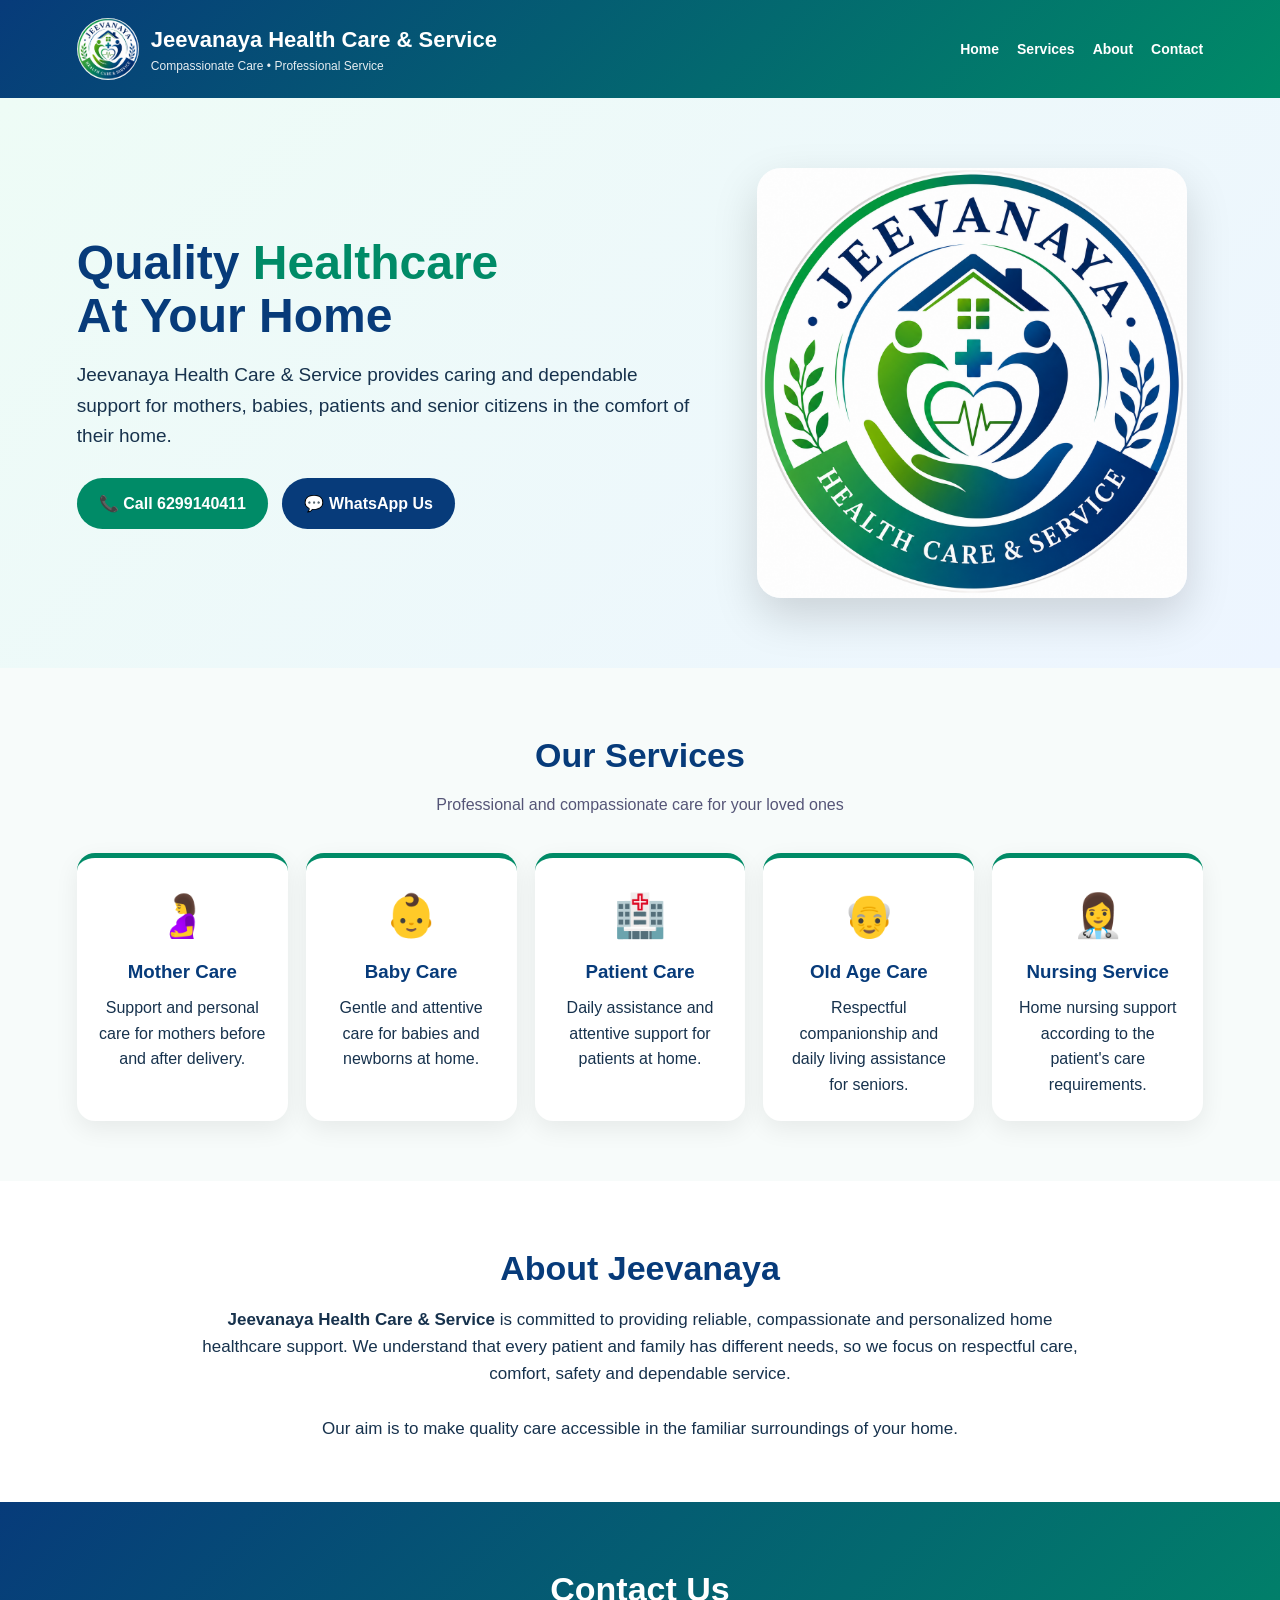
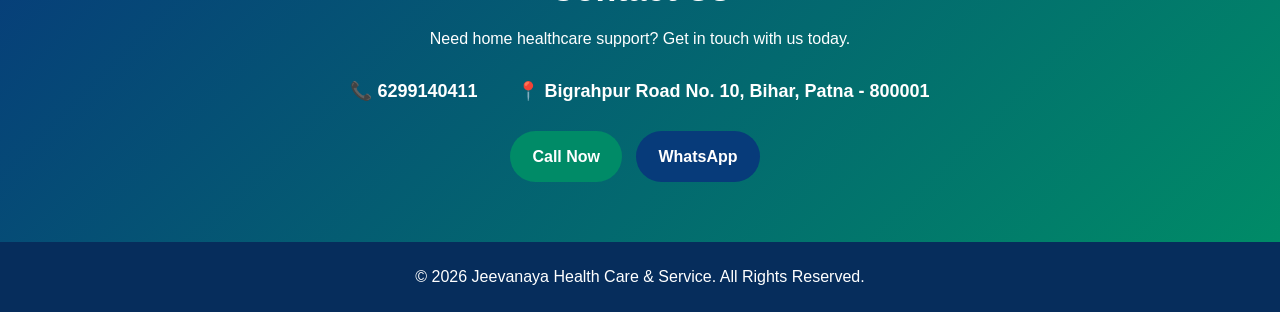
==== index.html @ a1aec4af "Add files via upload" ====
<!DOCTYPE html>
<html lang="en">
<head>
<meta charset="UTF-8">
<meta name="viewport" content="width=device-width, initial-scale=1.0">
<title>Jeevanaya Health Care & Service | Patna</title>
<meta name="description" content="Jeevanaya Health Care & Service provides Mother Care, Baby Care, Patient Care, Old Age Care and Nursing Service in Patna. Call 6299140411.">
<style>
*{box-sizing:border-box;margin:0;padding:0}
body{font-family:Arial,Helvetica,sans-serif;color:#17324d;background:#f7fbfa;line-height:1.6}
header{background:linear-gradient(135deg,#073b7a,#008b67);color:#fff;padding:18px 6%;display:flex;align-items:center;justify-content:space-between;gap:20px;position:sticky;top:0;z-index:10}
.logo-wrap{display:flex;align-items:center;gap:12px}
.logo{width:62px;height:62px;border-radius:50%;background:#fff;object-fit:cover}
.brand{font-size:22px;font-weight:800}.tag{font-size:12px;opacity:.9}
nav a{color:#fff;text-decoration:none;margin-left:18px;font-weight:700;font-size:14px}
.hero{padding:70px 6%;background:linear-gradient(135deg,#eefcf6,#edf5ff);display:grid;grid-template-columns:1.15fr .85fr;align-items:center;gap:40px}
.hero h1{font-size:48px;line-height:1.1;color:#073b7a;margin-bottom:18px}
.hero h1 span{color:#008b67}
.hero p{font-size:19px;max-width:680px;margin-bottom:26px}
.btn{display:inline-block;padding:13px 22px;border-radius:30px;text-decoration:none;font-weight:800;margin-right:10px}
.call{background:#008b67;color:#fff}.wa{background:#073b7a;color:#fff}
.hero img{width:100%;max-width:430px;display:block;margin:auto;border-radius:24px;box-shadow:0 18px 45px rgba(0,0,0,.15)}
section{padding:60px 6%}.title{text-align:center;font-size:34px;color:#073b7a;margin-bottom:10px}.sub{text-align:center;color:#557;margin-bottom:35px}
.cards{display:grid;grid-template-columns:repeat(5,1fr);gap:18px}
.card{background:#fff;padding:24px 18px;border-radius:18px;text-align:center;box-shadow:0 8px 25px rgba(0,0,0,.07);border-top:5px solid #008b67}
.icon{font-size:42px;margin-bottom:8px}.card h3{color:#073b7a;margin-bottom:8px}
.about{background:#fff}.about-box{max-width:900px;margin:auto;text-align:center;font-size:17px}
.contact{background:linear-gradient(135deg,#073b7a,#008b67);color:#fff;text-align:center}.contact .title{color:#fff}
.contact-box{display:flex;justify-content:center;gap:40px;flex-wrap:wrap;margin:25px 0;font-size:18px}
footer{background:#062d5c;color:#fff;text-align:center;padding:22px}
@media(max-width:900px){.hero{grid-template-columns:1fr}.cards{grid-template-columns:repeat(2,1fr)}nav{display:none}.hero h1{font-size:38px}}
@media(max-width:520px){.cards{grid-template-columns:1fr}.hero{padding-top:45px}section{padding:45px 5%}}
</style>
</head>
<body>

<header>
  <div class="logo-wrap">
    <img src="jeevanaya-logo.png" class="logo" alt="Jeevanaya Health Care & Service Logo">
    <div><div class="brand">Jeevanaya Health Care & Service</div><div class="tag">Compassionate Care • Professional Service</div></div>
  </div>
  <nav>
    <a href="#home">Home</a><a href="#services">Services</a><a href="#about">About</a><a href="#contact">Contact</a>
  </nav>
</header>

<main>
<section class="hero" id="home">
  <div>
    <h1>Quality <span>Healthcare</span><br>At Your Home</h1>
    <p>Jeevanaya Health Care & Service provides caring and dependable support for mothers, babies, patients and senior citizens in the comfort of their home.</p>
    <a class="btn call" href="tel:6299140411">📞 Call 6299140411</a>
    <a class="btn wa" href="https://wa.me/916299140411?text=Hello%20Jeevanaya%20Health%20Care%20%26%20Service%2C%20I%20need%20home%20healthcare%20service." target="_blank">💬 WhatsApp Us</a>
  </div>
  <img src="jeevanaya-logo.png" alt="Jeevanaya Health Care & Service">
</section>

<section id="services">
  <h2 class="title">Our Services</h2>
  <p class="sub">Professional and compassionate care for your loved ones</p>
  <div class="cards">
    <div class="card"><div class="icon">🤰</div><h3>Mother Care</h3><p>Support and personal care for mothers before and after delivery.</p></div>
    <div class="card"><div class="icon">👶</div><h3>Baby Care</h3><p>Gentle and attentive care for babies and newborns at home.</p></div>
    <div class="card"><div class="icon">🏥</div><h3>Patient Care</h3><p>Daily assistance and attentive support for patients at home.</p></div>
    <div class="card"><div class="icon">👴</div><h3>Old Age Care</h3><p>Respectful companionship and daily living assistance for seniors.</p></div>
    <div class="card"><div class="icon">👩‍⚕️</div><h3>Nursing Service</h3><p>Home nursing support according to the patient's care requirements.</p></div>
  </div>
</section>

<section class="about" id="about">
  <h2 class="title">About Jeevanaya</h2>
  <div class="about-box">
    <p><strong>Jeevanaya Health Care & Service</strong> is committed to providing reliable, compassionate and personalized home healthcare support. We understand that every patient and family has different needs, so we focus on respectful care, comfort, safety and dependable service.</p>
    <br><p>Our aim is to make quality care accessible in the familiar surroundings of your home.</p>
  </div>
</section>

<section class="contact" id="contact">
  <h2 class="title">Contact Us</h2>
  <p>Need home healthcare support? Get in touch with us today.</p>
  <div class="contact-box">
    <div>📞 <strong>6299140411</strong></div>
    <div>📍 <strong>Bigrahpur Road No. 10, Bihar, Patna - 800001</strong></div>
  </div>
  <a class="btn call" href="tel:6299140411">Call Now</a>
  <a class="btn wa" href="https://wa.me/916299140411?text=Hello%20Jeevanaya%20Health%20Care%20%26%20Service%2C%20I%20need%20home%20healthcare%20service." target="_blank">WhatsApp</a>
</section>
</main>

<footer>
  © 2026 Jeevanaya Health Care & Service. All Rights Reserved.
</footer>
</body>
</html>
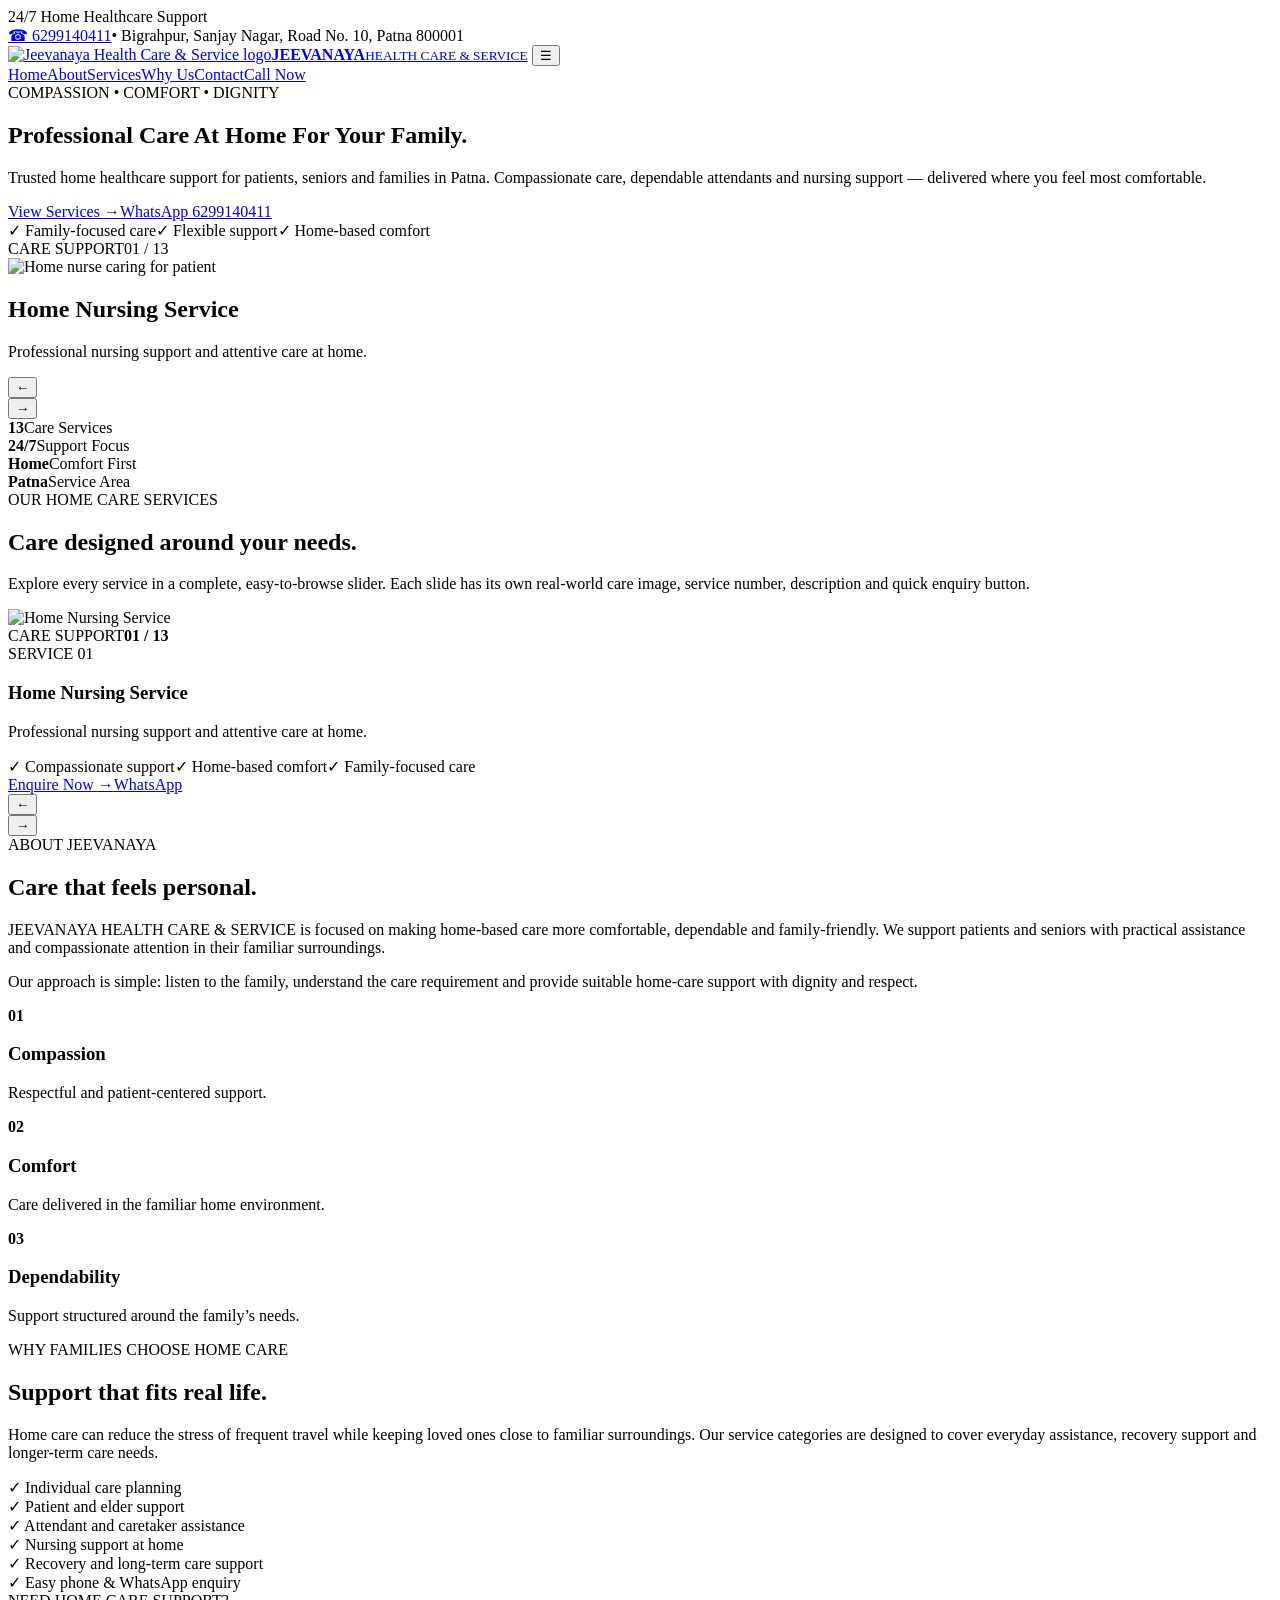
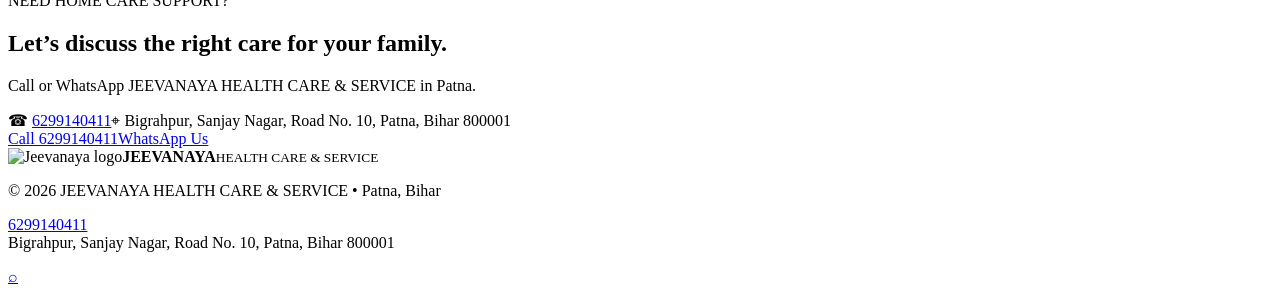
==== commit 9e70f344: "Add files via upload" ====
--- a/index.html
+++ b/index.html
@@ -1,94 +1,34 @@
-<!DOCTYPE html>
+<!doctype html>
 <html lang="en">
 <head>
-<meta charset="UTF-8">
-<meta name="viewport" content="width=device-width, initial-scale=1.0">
-<title>Jeevanaya Health Care & Service | Patna</title>
-<meta name="description" content="Jeevanaya Health Care & Service provides Mother Care, Baby Care, Patient Care, Old Age Care and Nursing Service in Patna. Call 6299140411.">
-<style>
-*{box-sizing:border-box;margin:0;padding:0}
-body{font-family:Arial,Helvetica,sans-serif;color:#17324d;background:#f7fbfa;line-height:1.6}
-header{background:linear-gradient(135deg,#073b7a,#008b67);color:#fff;padding:18px 6%;display:flex;align-items:center;justify-content:space-between;gap:20px;position:sticky;top:0;z-index:10}
-.logo-wrap{display:flex;align-items:center;gap:12px}
-.logo{width:62px;height:62px;border-radius:50%;background:#fff;object-fit:cover}
-.brand{font-size:22px;font-weight:800}.tag{font-size:12px;opacity:.9}
-nav a{color:#fff;text-decoration:none;margin-left:18px;font-weight:700;font-size:14px}
-.hero{padding:70px 6%;background:linear-gradient(135deg,#eefcf6,#edf5ff);display:grid;grid-template-columns:1.15fr .85fr;align-items:center;gap:40px}
-.hero h1{font-size:48px;line-height:1.1;color:#073b7a;margin-bottom:18px}
-.hero h1 span{color:#008b67}
-.hero p{font-size:19px;max-width:680px;margin-bottom:26px}
-.btn{display:inline-block;padding:13px 22px;border-radius:30px;text-decoration:none;font-weight:800;margin-right:10px}
-.call{background:#008b67;color:#fff}.wa{background:#073b7a;color:#fff}
-.hero img{width:100%;max-width:430px;display:block;margin:auto;border-radius:24px;box-shadow:0 18px 45px rgba(0,0,0,.15)}
-section{padding:60px 6%}.title{text-align:center;font-size:34px;color:#073b7a;margin-bottom:10px}.sub{text-align:center;color:#557;margin-bottom:35px}
-.cards{display:grid;grid-template-columns:repeat(5,1fr);gap:18px}
-.card{background:#fff;padding:24px 18px;border-radius:18px;text-align:center;box-shadow:0 8px 25px rgba(0,0,0,.07);border-top:5px solid #008b67}
-.icon{font-size:42px;margin-bottom:8px}.card h3{color:#073b7a;margin-bottom:8px}
-.about{background:#fff}.about-box{max-width:900px;margin:auto;text-align:center;font-size:17px}
-.contact{background:linear-gradient(135deg,#073b7a,#008b67);color:#fff;text-align:center}.contact .title{color:#fff}
-.contact-box{display:flex;justify-content:center;gap:40px;flex-wrap:wrap;margin:25px 0;font-size:18px}
-footer{background:#062d5c;color:#fff;text-align:center;padding:22px}
-@media(max-width:900px){.hero{grid-template-columns:1fr}.cards{grid-template-columns:repeat(2,1fr)}nav{display:none}.hero h1{font-size:38px}}
-@media(max-width:520px){.cards{grid-template-columns:1fr}.hero{padding-top:45px}section{padding:45px 5%}}
-</style>
+<meta charset="utf-8">
+<meta name="viewport" content="width=device-width,initial-scale=1">
+<meta name="description" content="JEEVANAYA HEALTH CARE & SERVICE provides compassionate home nursing, patient care, elder care and attendant services in Patna, Bihar.">
+<title>JEEVANAYA HEALTH CARE & SERVICE | Home Healthcare in Patna</title>
+<link rel="preconnect" href="https://fonts.googleapis.com">
+<link rel="preconnect" href="https://fonts.gstatic.com" crossorigin>
+<link href="https://fonts.googleapis.com/css2?family=DM+Sans:wght@400;500;600;700&family=Manrope:wght@600;700;800&display=swap" rel="stylesheet">
+<link rel="stylesheet" href="assets/style.css">
 </head>
 <body>
-
-<header>
-  <div class="logo-wrap">
-    <img src="jeevanaya-logo.png" class="logo" alt="Jeevanaya Health Care & Service Logo">
-    <div><div class="brand">Jeevanaya Health Care & Service</div><div class="tag">Compassionate Care • Professional Service</div></div>
-  </div>
-  <nav>
-    <a href="#home">Home</a><a href="#services">Services</a><a href="#about">About</a><a href="#contact">Contact</a>
-  </nav>
-</header>
-
-<main>
-<section class="hero" id="home">
-  <div>
-    <h1>Quality <span>Healthcare</span><br>At Your Home</h1>
-    <p>Jeevanaya Health Care & Service provides caring and dependable support for mothers, babies, patients and senior citizens in the comfort of their home.</p>
-    <a class="btn call" href="tel:6299140411">📞 Call 6299140411</a>
-    <a class="btn wa" href="https://wa.me/916299140411?text=Hello%20Jeevanaya%20Health%20Care%20%26%20Service%2C%20I%20need%20home%20healthcare%20service." target="_blank">💬 WhatsApp Us</a>
-  </div>
-  <img src="jeevanaya-logo.png" alt="Jeevanaya Health Care & Service">
-</section>
-
-<section id="services">
-  <h2 class="title">Our Services</h2>
-  <p class="sub">Professional and compassionate care for your loved ones</p>
-  <div class="cards">
-    <div class="card"><div class="icon">🤰</div><h3>Mother Care</h3><p>Support and personal care for mothers before and after delivery.</p></div>
-    <div class="card"><div class="icon">👶</div><h3>Baby Care</h3><p>Gentle and attentive care for babies and newborns at home.</p></div>
-    <div class="card"><div class="icon">🏥</div><h3>Patient Care</h3><p>Daily assistance and attentive support for patients at home.</p></div>
-    <div class="card"><div class="icon">👴</div><h3>Old Age Care</h3><p>Respectful companionship and daily living assistance for seniors.</p></div>
-    <div class="card"><div class="icon">👩‍⚕️</div><h3>Nursing Service</h3><p>Home nursing support according to the patient's care requirements.</p></div>
-  </div>
-</section>
-
-<section class="about" id="about">
-  <h2 class="title">About Jeevanaya</h2>
-  <div class="about-box">
-    <p><strong>Jeevanaya Health Care & Service</strong> is committed to providing reliable, compassionate and personalized home healthcare support. We understand that every patient and family has different needs, so we focus on respectful care, comfort, safety and dependable service.</p>
-    <br><p>Our aim is to make quality care accessible in the familiar surroundings of your home.</p>
-  </div>
-</section>
-
-<section class="contact" id="contact">
-  <h2 class="title">Contact Us</h2>
-  <p>Need home healthcare support? Get in touch with us today.</p>
-  <div class="contact-box">
-    <div>📞 <strong>6299140411</strong></div>
-    <div>📍 <strong>Bigrahpur Road No. 10, Bihar, Patna - 800001</strong></div>
-  </div>
-  <a class="btn call" href="tel:6299140411">Call Now</a>
-  <a class="btn wa" href="https://wa.me/916299140411?text=Hello%20Jeevanaya%20Health%20Care%20%26%20Service%2C%20I%20need%20home%20healthcare%20service." target="_blank">WhatsApp</a>
-</section>
+<div class="topbar"><div>24/7 Home Healthcare Support</div><div><a href="tel:+916299140411">☎ 6299140411</a><span class="top-address">• Bigrahpur, Sanjay Nagar, Road No. 10, Patna 800001</span></div></div>
+<header class="navwrap"><nav class="nav container">
+<a class="brand" href="#home"><img src="assets/jeevanaya-logo.png" alt="Jeevanaya Health Care & Service logo"><span><b>JEEVANAYA</b><small>HEALTH CARE & SERVICE</small></span></a>
+<button class="menu" aria-label="Open menu">☰</button>
+<div class="links"><a href="#home">Home</a><a href="#about">About</a><a href="#services">Services</a><a href="#why">Why Us</a><a href="#contact">Contact</a><a class="call" href="tel:+916299140411">Call Now</a></div>
+</nav></header>
+<main id="home">
+<section class="hero"><div class="container hero-grid">
+<div class="hero-copy"><div class="eyebrow">COMPASSION • COMFORT • DIGNITY</div><h1>Professional Care At Home <span>For Your Family.</span></h1><p>Trusted home healthcare support for patients, seniors and families in Patna. Compassionate care, dependable attendants and nursing support — delivered where you feel most comfortable.</p><div class="actions"><a class="btn primary" href="#services">View Services <span>→</span></a><a class="btn ghost" href="https://wa.me/916299140411?text=Hello%20Jeevanaya%20Health%20Care%20%26%20Service,%20I%20need%20home%20care%20support." target="_blank" rel="noopener">WhatsApp 6299140411</a></div><div class="trust"><span>✓ Family-focused care</span><span>✓ Flexible support</span><span>✓ Home-based comfort</span></div></div>
+<div class="support-card"><div class="support-head"><span>CARE SUPPORT</span><span id="counter">01 / 13</span></div><div class="slide-image"><img id="slideImg" src="https://images.pexels.com/photos/6129236/pexels-photo-6129236.jpeg?auto=compress&cs=tinysrgb&w=1400" alt="Home nurse caring for patient"></div><div class="slide-info"><h2 id="slideTitle">Home Nursing Service</h2><p id="slideText">Professional nursing support and attentive care at home.</p><div class="slider-controls"><button id="prev" aria-label="Previous service">←</button><div id="dots" class="dots"></div><button id="next" aria-label="Next service">→</button></div></div></div>
+</div></section>
+<section class="stats"><div class="container stats-grid"><div><strong>13</strong><span>Care Services</span></div><div><strong>24/7</strong><span>Support Focus</span></div><div><strong>Home</strong><span>Comfort First</span></div><div><strong>Patna</strong><span>Service Area</span></div></div></section>
+<section id="services" class="section services-section"><div class="container"><div class="section-kicker">OUR HOME CARE SERVICES</div><div class="section-head"><h2>Care designed around <span>your needs.</span></h2><p>Explore every service in a complete, easy-to-browse slider. Each slide has its own real-world care image, service number, description and quick enquiry button.</p></div><div class="service-showcase" aria-label="Home care services slider"><div class="service-visual"><img id="serviceSlideImg" src="https://images.pexels.com/photos/6129236/pexels-photo-6129236.jpeg?auto=compress&cs=tinysrgb&w=1600" alt="Home Nursing Service"><div class="service-badge"><span>CARE SUPPORT</span><strong id="serviceSlideCounter">01 / 13</strong></div></div><div class="service-detail"><div class="service-number" id="serviceSlideNumber">SERVICE 01</div><h3 id="serviceSlideTitle">Home Nursing Service</h3><p id="serviceSlideText">Professional nursing support and attentive care at home.</p><div class="service-features"><span>✓ Compassionate support</span><span>✓ Home-based comfort</span><span>✓ Family-focused care</span></div><div class="service-slide-actions"><a class="btn primary" href="tel:+916299140411">Enquire Now <span>→</span></a><a class="btn outline" href="https://wa.me/916299140411?text=Hello%20Jeevanaya,%20I%20want%20details%20about%20your%20home%20care%20service." target="_blank" rel="noopener">WhatsApp</a></div><div class="service-slider-controls"><button id="servicePrev" aria-label="Previous service">←</button><div id="serviceDots" class="service-dots"></div><button id="serviceNext" aria-label="Next service">→</button></div></div></div></div></section>
+<section id="about" class="about section"><div class="container about-grid"><div><div class="section-kicker">ABOUT JEEVANAYA</div><h2>Care that feels <span>personal.</span></h2><p>JEEVANAYA HEALTH CARE & SERVICE is focused on making home-based care more comfortable, dependable and family-friendly. We support patients and seniors with practical assistance and compassionate attention in their familiar surroundings.</p><p>Our approach is simple: listen to the family, understand the care requirement and provide suitable home-care support with dignity and respect.</p></div><div class="about-panel"><div class="mini"><b>01</b><div><h3>Compassion</h3><p>Respectful and patient-centered support.</p></div></div><div class="mini"><b>02</b><div><h3>Comfort</h3><p>Care delivered in the familiar home environment.</p></div></div><div class="mini"><b>03</b><div><h3>Dependability</h3><p>Support structured around the family’s needs.</p></div></div></div></div></section>
+<section id="why" class="why section"><div class="container"><div class="section-kicker">WHY FAMILIES CHOOSE HOME CARE</div><div class="why-grid"><div><h2>Support that fits <span>real life.</span></h2><p>Home care can reduce the stress of frequent travel while keeping loved ones close to familiar surroundings. Our service categories are designed to cover everyday assistance, recovery support and longer-term care needs.</p></div><div class="points"><div>✓ Individual care planning</div><div>✓ Patient and elder support</div><div>✓ Attendant and caretaker assistance</div><div>✓ Nursing support at home</div><div>✓ Recovery and long-term care support</div><div>✓ Easy phone & WhatsApp enquiry</div></div></div></div></section>
+<section id="contact" class="contact section"><div class="container contact-card"><div><div class="section-kicker">NEED HOME CARE SUPPORT?</div><h2>Let’s discuss the right care for your family.</h2><p>Call or WhatsApp JEEVANAYA HEALTH CARE & SERVICE in Patna.</p><div class="contact-meta"><span>☎ <a href="tel:+916299140411">6299140411</a></span><span>⌖ Bigrahpur, Sanjay Nagar, Road No. 10, Patna, Bihar 800001</span></div></div><div class="contact-actions"><a class="btn primary" href="tel:+916299140411">Call 6299140411</a><a class="btn light" href="https://wa.me/916299140411" target="_blank" rel="noopener">WhatsApp Us</a></div></div></section>
 </main>
-
-<footer>
-  © 2026 Jeevanaya Health Care & Service. All Rights Reserved.
-</footer>
-</body>
-</html>
+<footer><div class="container footer"><div class="brand foot"><img src="assets/jeevanaya-logo.png" alt="Jeevanaya logo"><span><b>JEEVANAYA</b><small>HEALTH CARE & SERVICE</small></span></div><p>© 2026 JEEVANAYA HEALTH CARE & SERVICE • Patna, Bihar</p><p><a href="tel:+916299140411">6299140411</a><br>Bigrahpur, Sanjay Nagar, Road No. 10, Patna, Bihar 800001</p></div></footer>
+<a class="wa" href="https://wa.me/916299140411" target="_blank" rel="noopener" aria-label="WhatsApp">⌕</a>
+<script src="assets/app.js"></script>
+</body></html>
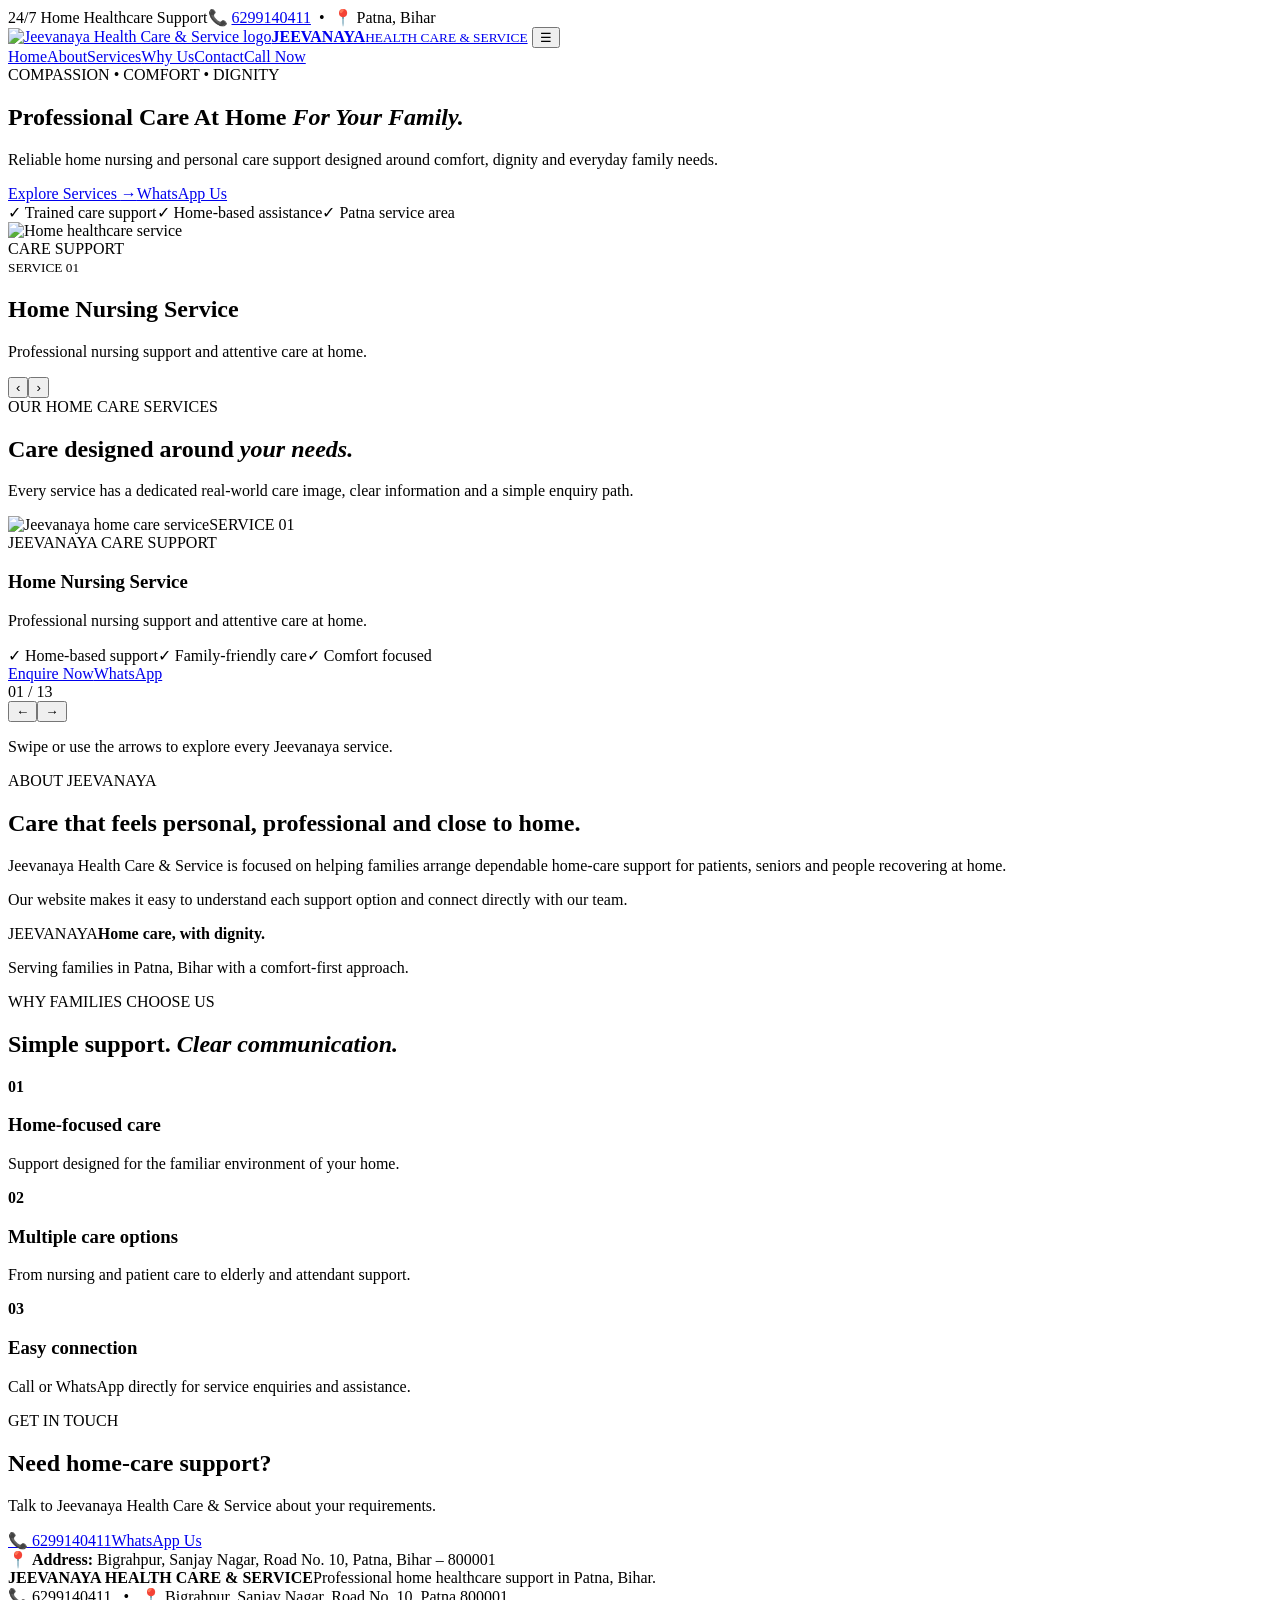
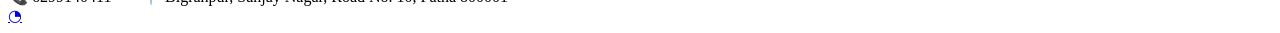
==== commit ceac741e: "Add files via upload" ====
--- a/index.html
+++ b/index.html
@@ -3,32 +3,42 @@
 <head>
 <meta charset="utf-8">
 <meta name="viewport" content="width=device-width,initial-scale=1">
-<meta name="description" content="JEEVANAYA HEALTH CARE & SERVICE provides compassionate home nursing, patient care, elder care and attendant services in Patna, Bihar.">
-<title>JEEVANAYA HEALTH CARE & SERVICE | Home Healthcare in Patna</title>
+<title>JEEVANAYA HEALTH CARE & SERVICE | Home Healthcare Patna</title>
+<meta name="description" content="Jeevanaya Health Care & Service provides professional home nursing, patient care, elderly care and attendant support in Patna, Bihar.">
+<link rel="icon" href="assets/jeevanaya-logo.png">
 <link rel="preconnect" href="https://fonts.googleapis.com">
 <link rel="preconnect" href="https://fonts.gstatic.com" crossorigin>
 <link href="https://fonts.googleapis.com/css2?family=DM+Sans:wght@400;500;600;700&family=Manrope:wght@600;700;800&display=swap" rel="stylesheet">
 <link rel="stylesheet" href="assets/style.css">
 </head>
 <body>
-<div class="topbar"><div>24/7 Home Healthcare Support</div><div><a href="tel:+916299140411">☎ 6299140411</a><span class="top-address">• Bigrahpur, Sanjay Nagar, Road No. 10, Patna 800001</span></div></div>
-<header class="navwrap"><nav class="nav container">
+<div class="topbar"><div class="container topbar-inner"><span>24/7 Home Healthcare Support</span><span>📞 <a href="tel:+916299141411">6299140411</a> &nbsp;•&nbsp; 📍 Patna, Bihar</span></div></div>
+<header class="nav"><div class="container nav-inner">
 <a class="brand" href="#home"><img src="assets/jeevanaya-logo.png" alt="Jeevanaya Health Care & Service logo"><span><b>JEEVANAYA</b><small>HEALTH CARE & SERVICE</small></span></a>
 <button class="menu" aria-label="Open menu">☰</button>
-<div class="links"><a href="#home">Home</a><a href="#about">About</a><a href="#services">Services</a><a href="#why">Why Us</a><a href="#contact">Contact</a><a class="call" href="tel:+916299140411">Call Now</a></div>
-</nav></header>
+<nav><a href="#home">Home</a><a href="#about">About</a><a href="#services">Services</a><a href="#why">Why Us</a><a href="#contact">Contact</a><a class="call" href="tel:+916299141411">Call Now</a></nav>
+</div></header>
+
 <main id="home">
 <section class="hero"><div class="container hero-grid">
-<div class="hero-copy"><div class="eyebrow">COMPASSION • COMFORT • DIGNITY</div><h1>Professional Care At Home <span>For Your Family.</span></h1><p>Trusted home healthcare support for patients, seniors and families in Patna. Compassionate care, dependable attendants and nursing support — delivered where you feel most comfortable.</p><div class="actions"><a class="btn primary" href="#services">View Services <span>→</span></a><a class="btn ghost" href="https://wa.me/916299140411?text=Hello%20Jeevanaya%20Health%20Care%20%26%20Service,%20I%20need%20home%20care%20support." target="_blank" rel="noopener">WhatsApp 6299140411</a></div><div class="trust"><span>✓ Family-focused care</span><span>✓ Flexible support</span><span>✓ Home-based comfort</span></div></div>
-<div class="support-card"><div class="support-head"><span>CARE SUPPORT</span><span id="counter">01 / 13</span></div><div class="slide-image"><img id="slideImg" src="https://images.pexels.com/photos/6129236/pexels-photo-6129236.jpeg?auto=compress&cs=tinysrgb&w=1400" alt="Home nurse caring for patient"></div><div class="slide-info"><h2 id="slideTitle">Home Nursing Service</h2><p id="slideText">Professional nursing support and attentive care at home.</p><div class="slider-controls"><button id="prev" aria-label="Previous service">←</button><div id="dots" class="dots"></div><button id="next" aria-label="Next service">→</button></div></div></div>
+<div class="hero-copy"><div class="eyebrow">COMPASSION • COMFORT • DIGNITY</div><h1>Professional Care At Home <em>For Your Family.</em></h1><p>Reliable home nursing and personal care support designed around comfort, dignity and everyday family needs.</p><div class="actions"><a class="btn primary" href="#services">Explore Services <span>→</span></a><a class="btn light" href="https://wa.me/916299141411" target="_blank" rel="noopener">WhatsApp Us</a></div><div class="trust"><span>✓ Trained care support</span><span>✓ Home-based assistance</span><span>✓ Patna service area</span></div></div>
+<div class="hero-card"><div class="hero-image-wrap"><img id="heroImage" alt="Home healthcare service"><div class="image-shade"></div><div class="hero-badge">CARE SUPPORT</div><div class="hero-info"><small id="heroNo">SERVICE 01</small><h2 id="heroTitle">Home Nursing Service</h2><p id="heroDesc">Professional nursing support and attentive care at home.</p></div><button class="arrow prev" id="heroPrev" aria-label="Previous service">‹</button><button class="arrow next" id="heroNext" aria-label="Next service">›</button></div><div class="dots" id="heroDots"></div></div>
 </div></section>
-<section class="stats"><div class="container stats-grid"><div><strong>13</strong><span>Care Services</span></div><div><strong>24/7</strong><span>Support Focus</span></div><div><strong>Home</strong><span>Comfort First</span></div><div><strong>Patna</strong><span>Service Area</span></div></div></section>
-<section id="services" class="section services-section"><div class="container"><div class="section-kicker">OUR HOME CARE SERVICES</div><div class="section-head"><h2>Care designed around <span>your needs.</span></h2><p>Explore every service in a complete, easy-to-browse slider. Each slide has its own real-world care image, service number, description and quick enquiry button.</p></div><div class="service-showcase" aria-label="Home care services slider"><div class="service-visual"><img id="serviceSlideImg" src="https://images.pexels.com/photos/6129236/pexels-photo-6129236.jpeg?auto=compress&cs=tinysrgb&w=1600" alt="Home Nursing Service"><div class="service-badge"><span>CARE SUPPORT</span><strong id="serviceSlideCounter">01 / 13</strong></div></div><div class="service-detail"><div class="service-number" id="serviceSlideNumber">SERVICE 01</div><h3 id="serviceSlideTitle">Home Nursing Service</h3><p id="serviceSlideText">Professional nursing support and attentive care at home.</p><div class="service-features"><span>✓ Compassionate support</span><span>✓ Home-based comfort</span><span>✓ Family-focused care</span></div><div class="service-slide-actions"><a class="btn primary" href="tel:+916299140411">Enquire Now <span>→</span></a><a class="btn outline" href="https://wa.me/916299140411?text=Hello%20Jeevanaya,%20I%20want%20details%20about%20your%20home%20care%20service." target="_blank" rel="noopener">WhatsApp</a></div><div class="service-slider-controls"><button id="servicePrev" aria-label="Previous service">←</button><div id="serviceDots" class="service-dots"></div><button id="serviceNext" aria-label="Next service">→</button></div></div></div></div></section>
-<section id="about" class="about section"><div class="container about-grid"><div><div class="section-kicker">ABOUT JEEVANAYA</div><h2>Care that feels <span>personal.</span></h2><p>JEEVANAYA HEALTH CARE & SERVICE is focused on making home-based care more comfortable, dependable and family-friendly. We support patients and seniors with practical assistance and compassionate attention in their familiar surroundings.</p><p>Our approach is simple: listen to the family, understand the care requirement and provide suitable home-care support with dignity and respect.</p></div><div class="about-panel"><div class="mini"><b>01</b><div><h3>Compassion</h3><p>Respectful and patient-centered support.</p></div></div><div class="mini"><b>02</b><div><h3>Comfort</h3><p>Care delivered in the familiar home environment.</p></div></div><div class="mini"><b>03</b><div><h3>Dependability</h3><p>Support structured around the family’s needs.</p></div></div></div></div></section>
-<section id="why" class="why section"><div class="container"><div class="section-kicker">WHY FAMILIES CHOOSE HOME CARE</div><div class="why-grid"><div><h2>Support that fits <span>real life.</span></h2><p>Home care can reduce the stress of frequent travel while keeping loved ones close to familiar surroundings. Our service categories are designed to cover everyday assistance, recovery support and longer-term care needs.</p></div><div class="points"><div>✓ Individual care planning</div><div>✓ Patient and elder support</div><div>✓ Attendant and caretaker assistance</div><div>✓ Nursing support at home</div><div>✓ Recovery and long-term care support</div><div>✓ Easy phone & WhatsApp enquiry</div></div></div></div></section>
-<section id="contact" class="contact section"><div class="container contact-card"><div><div class="section-kicker">NEED HOME CARE SUPPORT?</div><h2>Let’s discuss the right care for your family.</h2><p>Call or WhatsApp JEEVANAYA HEALTH CARE & SERVICE in Patna.</p><div class="contact-meta"><span>☎ <a href="tel:+916299140411">6299140411</a></span><span>⌖ Bigrahpur, Sanjay Nagar, Road No. 10, Patna, Bihar 800001</span></div></div><div class="contact-actions"><a class="btn primary" href="tel:+916299140411">Call 6299140411</a><a class="btn light" href="https://wa.me/916299140411" target="_blank" rel="noopener">WhatsApp Us</a></div></div></section>
+
+<section class="services" id="services"><div class="container">
+<div class="section-head"><div><span class="eyebrow">OUR HOME CARE SERVICES</span><h2>Care designed around <em>your needs.</em></h2></div><p>Every service has a dedicated real-world care image, clear information and a simple enquiry path.</p></div>
+<div class="service-slider">
+<div class="service-main"><div class="service-photo"><img id="serviceImage" alt="Jeevanaya home care service"><span class="service-chip" id="serviceChip">SERVICE 01</span></div><div class="service-content"><div class="mini-label">JEEVANAYA CARE SUPPORT</div><h3 id="serviceTitle">Home Nursing Service</h3><p id="serviceDesc">Professional nursing support and attentive care at home.</p><div class="feature-row"><span>✓ Home-based support</span><span>✓ Family-friendly care</span><span>✓ Comfort focused</span></div><div class="service-actions"><a class="btn primary" href="tel:+916299141411">Enquire Now</a><a class="btn whatsapp" href="https://wa.me/916299141411" target="_blank" rel="noopener">WhatsApp</a></div></div></div>
+<div class="service-side"><div class="side-top"><span id="serviceCount">01 / 13</span><div><button class="circle" id="servicePrev">←</button><button class="circle" id="serviceNext">→</button></div></div><div class="progress"><span id="progressBar"></span></div><p>Swipe or use the arrows to explore every Jeevanaya service.</p><div class="service-dots" id="serviceDots"></div></div>
+</div></div></section>
+
+<section class="about" id="about"><div class="container two-col"><div><span class="eyebrow">ABOUT JEEVANAYA</span><h2>Care that feels personal, professional and close to home.</h2><p>Jeevanaya Health Care & Service is focused on helping families arrange dependable home-care support for patients, seniors and people recovering at home.</p><p>Our website makes it easy to understand each support option and connect directly with our team.</p></div><div class="about-box"><span>JEEVANAYA</span><strong>Home care, with dignity.</strong><p>Serving families in Patna, Bihar with a comfort-first approach.</p></div></div></section>
+
+<section class="why" id="why"><div class="container"><div class="section-head"><div><span class="eyebrow">WHY FAMILIES CHOOSE US</span><h2>Simple support. <em>Clear communication.</em></h2></div></div><div class="why-grid"><article><b>01</b><h3>Home-focused care</h3><p>Support designed for the familiar environment of your home.</p></article><article><b>02</b><h3>Multiple care options</h3><p>From nursing and patient care to elderly and attendant support.</p></article><article><b>03</b><h3>Easy connection</h3><p>Call or WhatsApp directly for service enquiries and assistance.</p></article></div></div></section>
+
+<section class="contact" id="contact"><div class="container contact-card"><div><span class="eyebrow">GET IN TOUCH</span><h2>Need home-care support?</h2><p>Talk to Jeevanaya Health Care & Service about your requirements.</p></div><div class="contact-actions"><a class="btn primary" href="tel:+916299141411">📞 6299140411</a><a class="btn whatsapp" href="https://wa.me/916299141411" target="_blank" rel="noopener">WhatsApp Us</a></div><div class="address">📍 <strong>Address:</strong> Bigrahpur, Sanjay Nagar, Road No. 10, Patna, Bihar – 800001</div></div></section>
 </main>
-<footer><div class="container footer"><div class="brand foot"><img src="assets/jeevanaya-logo.png" alt="Jeevanaya logo"><span><b>JEEVANAYA</b><small>HEALTH CARE & SERVICE</small></span></div><p>© 2026 JEEVANAYA HEALTH CARE & SERVICE • Patna, Bihar</p><p><a href="tel:+916299140411">6299140411</a><br>Bigrahpur, Sanjay Nagar, Road No. 10, Patna, Bihar 800001</p></div></footer>
-<a class="wa" href="https://wa.me/916299140411" target="_blank" rel="noopener" aria-label="WhatsApp">⌕</a>
+<footer><div class="container footer-inner"><div><b>JEEVANAYA HEALTH CARE & SERVICE</b><span>Professional home healthcare support in Patna, Bihar.</span></div><div>📞 6299140411 &nbsp; • &nbsp; 📍 Bigrahpur, Sanjay Nagar, Road No. 10, Patna 800001</div></div></footer>
+<a class="float-wa" href="https://wa.me/916299141411" target="_blank" rel="noopener" aria-label="WhatsApp">◔</a>
 <script src="assets/app.js"></script>
 </body></html>
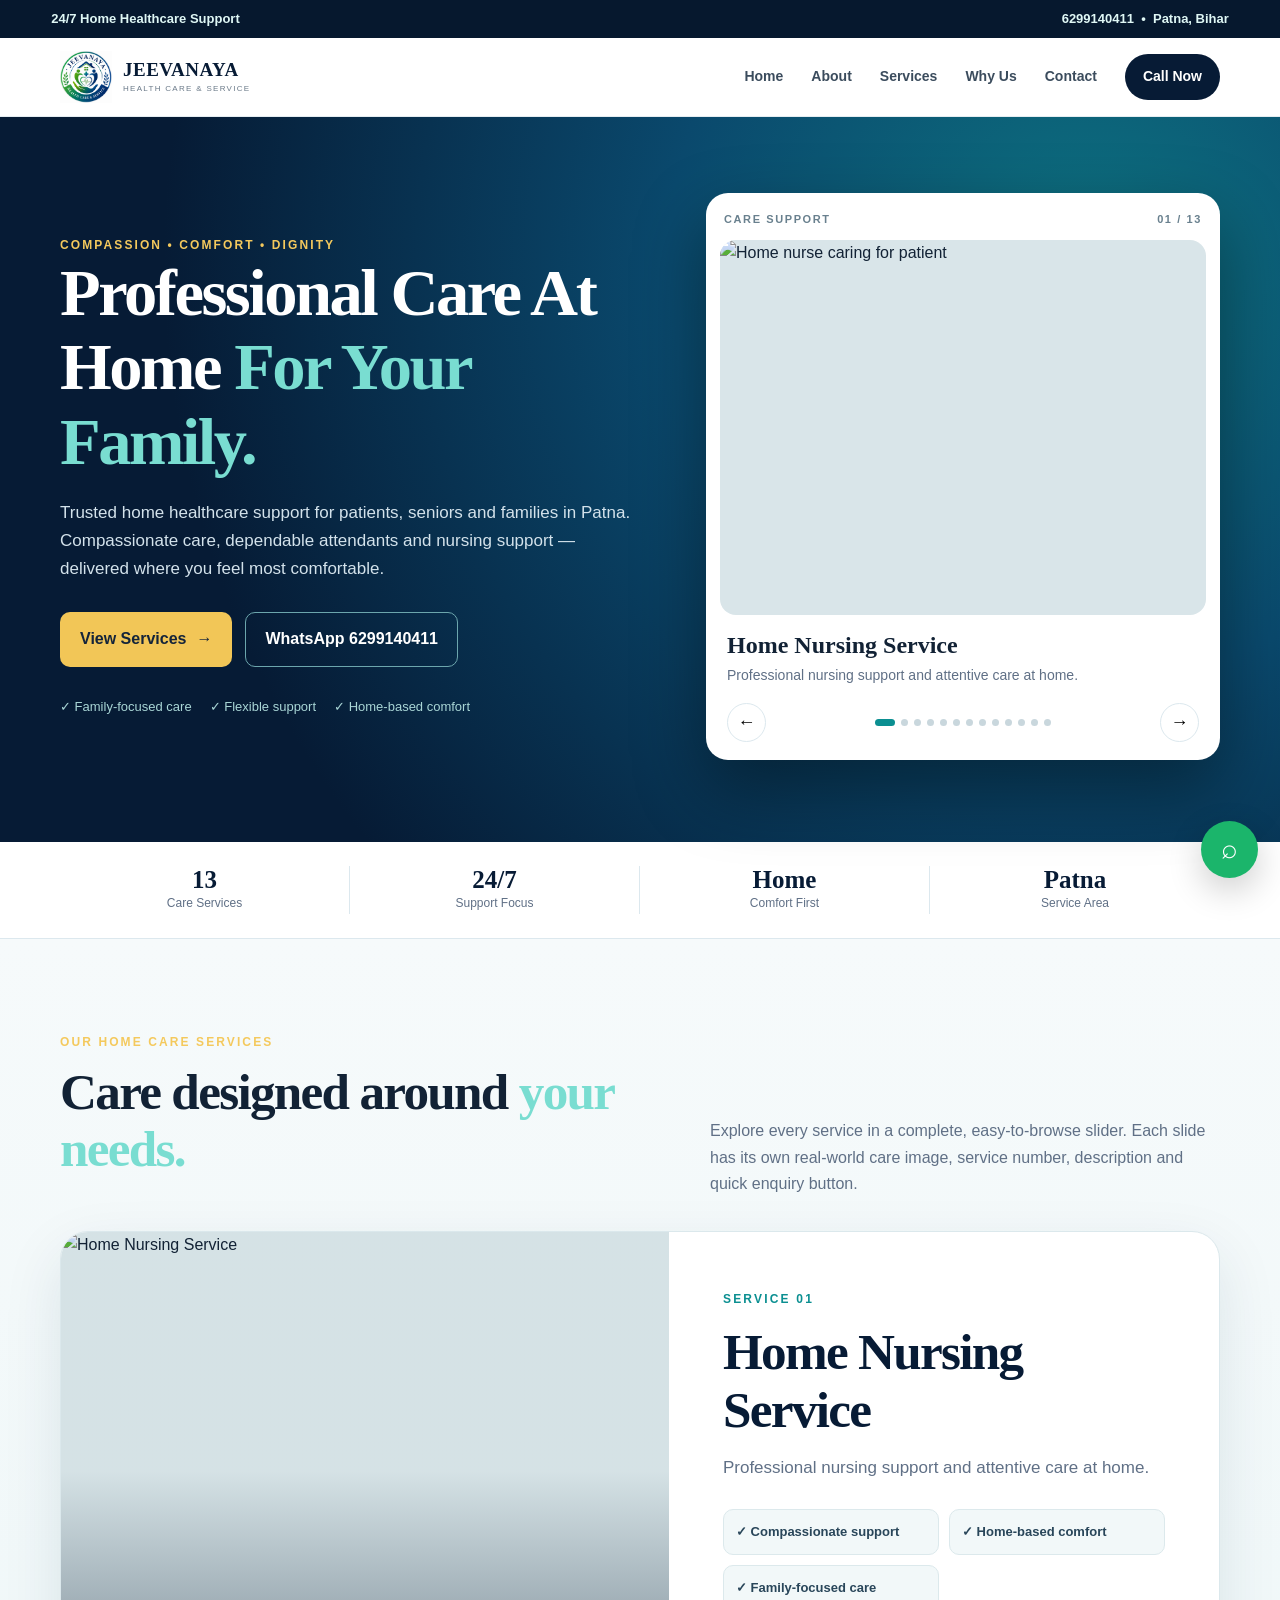
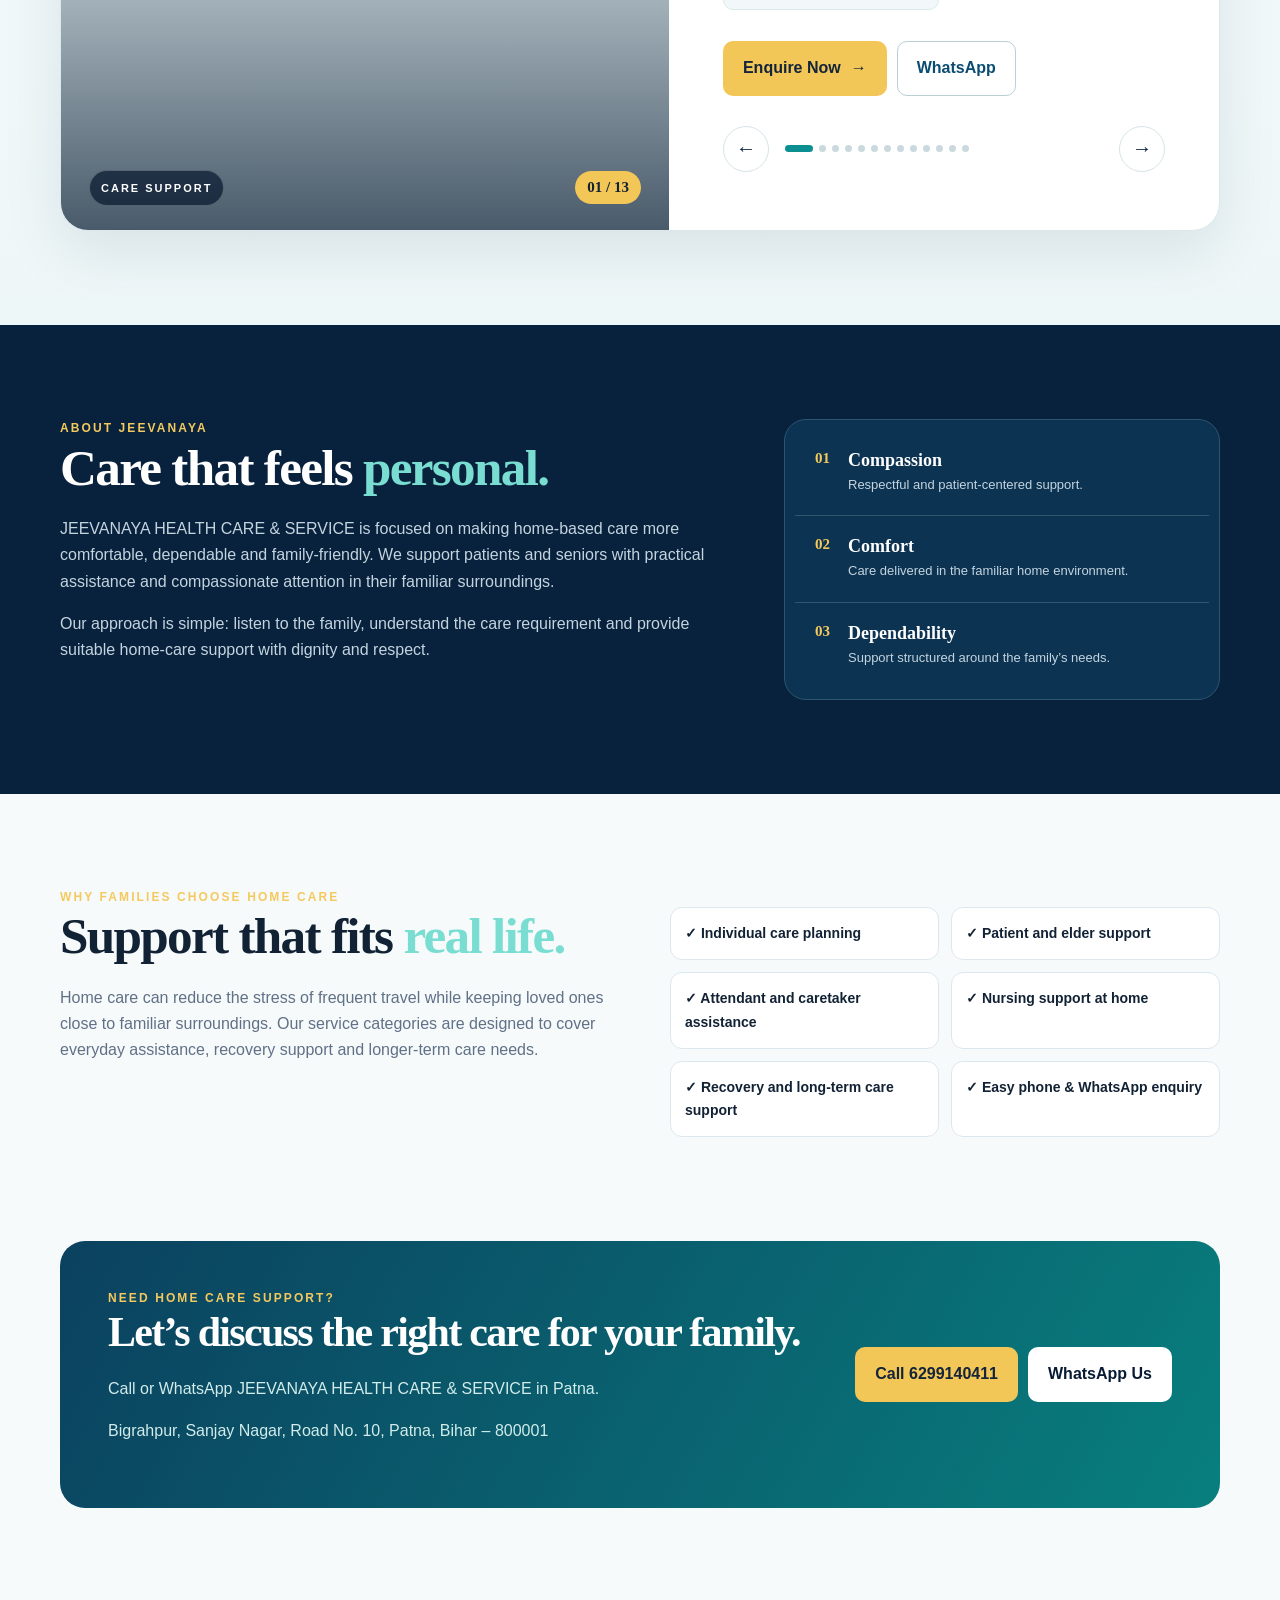
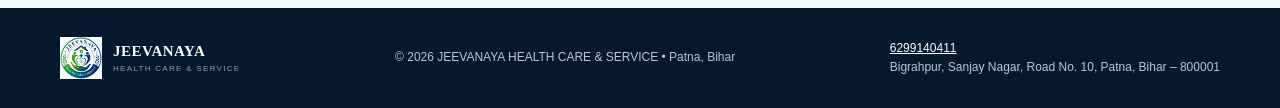
==== commit aa71e5f2: "Add files via upload" ====
--- a/index.html
+++ b/index.html
@@ -3,42 +3,32 @@
 <head>
 <meta charset="utf-8">
 <meta name="viewport" content="width=device-width,initial-scale=1">
-<title>JEEVANAYA HEALTH CARE & SERVICE | Home Healthcare Patna</title>
-<meta name="description" content="Jeevanaya Health Care & Service provides professional home nursing, patient care, elderly care and attendant support in Patna, Bihar.">
-<link rel="icon" href="assets/jeevanaya-logo.png">
+<meta name="description" content="JEEVANAYA HEALTH CARE & SERVICE provides compassionate home nursing, patient care, elder care and attendant services in Patna, Bihar.">
+<title>JEEVANAYA HEALTH CARE & SERVICE | Home Healthcare in Patna</title>
 <link rel="preconnect" href="https://fonts.googleapis.com">
 <link rel="preconnect" href="https://fonts.gstatic.com" crossorigin>
 <link href="https://fonts.googleapis.com/css2?family=DM+Sans:wght@400;500;600;700&family=Manrope:wght@600;700;800&display=swap" rel="stylesheet">
-<link rel="stylesheet" href="assets/style.css">
+<link rel="stylesheet" href="style.css">
 </head>
 <body>
-<div class="topbar"><div class="container topbar-inner"><span>24/7 Home Healthcare Support</span><span>📞 <a href="tel:+916299141411">6299140411</a> &nbsp;•&nbsp; 📍 Patna, Bihar</span></div></div>
-<header class="nav"><div class="container nav-inner">
-<a class="brand" href="#home"><img src="assets/jeevanaya-logo.png" alt="Jeevanaya Health Care & Service logo"><span><b>JEEVANAYA</b><small>HEALTH CARE & SERVICE</small></span></a>
+<div class="topbar"><div>24/7 Home Healthcare Support</div><div>6299140411 &nbsp;•&nbsp; Patna, Bihar</div></div>
+<header class="navwrap"><nav class="nav container">
+<a class="brand" href="#home"><img src="jeevanaya-logo.png" alt="Jeevanaya Health Care & Service logo"><span><b>JEEVANAYA</b><small>HEALTH CARE & SERVICE</small></span></a>
 <button class="menu" aria-label="Open menu">☰</button>
-<nav><a href="#home">Home</a><a href="#about">About</a><a href="#services">Services</a><a href="#why">Why Us</a><a href="#contact">Contact</a><a class="call" href="tel:+916299141411">Call Now</a></nav>
-</div></header>
-
+<div class="links"><a href="#home">Home</a><a href="#about">About</a><a href="#services">Services</a><a href="#why">Why Us</a><a href="#contact">Contact</a><a class="call" href="tel:+916299140411">Call Now</a></div>
+</nav></header>
 <main id="home">
 <section class="hero"><div class="container hero-grid">
-<div class="hero-copy"><div class="eyebrow">COMPASSION • COMFORT • DIGNITY</div><h1>Professional Care At Home <em>For Your Family.</em></h1><p>Reliable home nursing and personal care support designed around comfort, dignity and everyday family needs.</p><div class="actions"><a class="btn primary" href="#services">Explore Services <span>→</span></a><a class="btn light" href="https://wa.me/916299141411" target="_blank" rel="noopener">WhatsApp Us</a></div><div class="trust"><span>✓ Trained care support</span><span>✓ Home-based assistance</span><span>✓ Patna service area</span></div></div>
-<div class="hero-card"><div class="hero-image-wrap"><img id="heroImage" alt="Home healthcare service"><div class="image-shade"></div><div class="hero-badge">CARE SUPPORT</div><div class="hero-info"><small id="heroNo">SERVICE 01</small><h2 id="heroTitle">Home Nursing Service</h2><p id="heroDesc">Professional nursing support and attentive care at home.</p></div><button class="arrow prev" id="heroPrev" aria-label="Previous service">‹</button><button class="arrow next" id="heroNext" aria-label="Next service">›</button></div><div class="dots" id="heroDots"></div></div>
+<div class="hero-copy"><div class="eyebrow">COMPASSION • COMFORT • DIGNITY</div><h1>Professional Care At Home <span>For Your Family.</span></h1><p>Trusted home healthcare support for patients, seniors and families in Patna. Compassionate care, dependable attendants and nursing support — delivered where you feel most comfortable.</p><div class="actions"><a class="btn primary" href="#services">View Services <span>→</span></a><a class="btn ghost" href="https://wa.me/916299140411?text=Hello%20Jeevanaya%20Health%20Care%20%26%20Service,%20I%20need%20home%20care%20support." target="_blank" rel="noopener">WhatsApp 6299140411</a></div><div class="trust"><span>✓ Family-focused care</span><span>✓ Flexible support</span><span>✓ Home-based comfort</span></div></div>
+<div class="support-card"><div class="support-head"><span>CARE SUPPORT</span><span id="counter">01 / 13</span></div><div class="slide-image"><img id="slideImg" src="https://images.pexels.com/photos/6129236/pexels-photo-6129236.jpeg?auto=compress&cs=tinysrgb&w=1400" alt="Home nurse caring for patient"></div><div class="slide-info"><h2 id="slideTitle">Home Nursing Service</h2><p id="slideText">Professional nursing support and attentive care at home.</p><div class="slider-controls"><button id="prev" aria-label="Previous service">←</button><div id="dots" class="dots"></div><button id="next" aria-label="Next service">→</button></div></div></div>
 </div></section>
-
-<section class="services" id="services"><div class="container">
-<div class="section-head"><div><span class="eyebrow">OUR HOME CARE SERVICES</span><h2>Care designed around <em>your needs.</em></h2></div><p>Every service has a dedicated real-world care image, clear information and a simple enquiry path.</p></div>
-<div class="service-slider">
-<div class="service-main"><div class="service-photo"><img id="serviceImage" alt="Jeevanaya home care service"><span class="service-chip" id="serviceChip">SERVICE 01</span></div><div class="service-content"><div class="mini-label">JEEVANAYA CARE SUPPORT</div><h3 id="serviceTitle">Home Nursing Service</h3><p id="serviceDesc">Professional nursing support and attentive care at home.</p><div class="feature-row"><span>✓ Home-based support</span><span>✓ Family-friendly care</span><span>✓ Comfort focused</span></div><div class="service-actions"><a class="btn primary" href="tel:+916299141411">Enquire Now</a><a class="btn whatsapp" href="https://wa.me/916299141411" target="_blank" rel="noopener">WhatsApp</a></div></div></div>
-<div class="service-side"><div class="side-top"><span id="serviceCount">01 / 13</span><div><button class="circle" id="servicePrev">←</button><button class="circle" id="serviceNext">→</button></div></div><div class="progress"><span id="progressBar"></span></div><p>Swipe or use the arrows to explore every Jeevanaya service.</p><div class="service-dots" id="serviceDots"></div></div>
-</div></div></section>
-
-<section class="about" id="about"><div class="container two-col"><div><span class="eyebrow">ABOUT JEEVANAYA</span><h2>Care that feels personal, professional and close to home.</h2><p>Jeevanaya Health Care & Service is focused on helping families arrange dependable home-care support for patients, seniors and people recovering at home.</p><p>Our website makes it easy to understand each support option and connect directly with our team.</p></div><div class="about-box"><span>JEEVANAYA</span><strong>Home care, with dignity.</strong><p>Serving families in Patna, Bihar with a comfort-first approach.</p></div></div></section>
-
-<section class="why" id="why"><div class="container"><div class="section-head"><div><span class="eyebrow">WHY FAMILIES CHOOSE US</span><h2>Simple support. <em>Clear communication.</em></h2></div></div><div class="why-grid"><article><b>01</b><h3>Home-focused care</h3><p>Support designed for the familiar environment of your home.</p></article><article><b>02</b><h3>Multiple care options</h3><p>From nursing and patient care to elderly and attendant support.</p></article><article><b>03</b><h3>Easy connection</h3><p>Call or WhatsApp directly for service enquiries and assistance.</p></article></div></div></section>
-
-<section class="contact" id="contact"><div class="container contact-card"><div><span class="eyebrow">GET IN TOUCH</span><h2>Need home-care support?</h2><p>Talk to Jeevanaya Health Care & Service about your requirements.</p></div><div class="contact-actions"><a class="btn primary" href="tel:+916299141411">📞 6299140411</a><a class="btn whatsapp" href="https://wa.me/916299141411" target="_blank" rel="noopener">WhatsApp Us</a></div><div class="address">📍 <strong>Address:</strong> Bigrahpur, Sanjay Nagar, Road No. 10, Patna, Bihar – 800001</div></div></section>
+<section class="stats"><div class="container stats-grid"><div><strong>13</strong><span>Care Services</span></div><div><strong>24/7</strong><span>Support Focus</span></div><div><strong>Home</strong><span>Comfort First</span></div><div><strong>Patna</strong><span>Service Area</span></div></div></section>
+<section id="services" class="section services-section"><div class="container"><div class="section-kicker">OUR HOME CARE SERVICES</div><div class="section-head"><h2>Care designed around <span>your needs.</span></h2><p>Explore every service in a complete, easy-to-browse slider. Each slide has its own real-world care image, service number, description and quick enquiry button.</p></div><div class="service-showcase" aria-label="Home care services slider"><div class="service-visual"><img id="serviceSlideImg" src="https://images.pexels.com/photos/6129236/pexels-photo-6129236.jpeg?auto=compress&cs=tinysrgb&w=1600" alt="Home Nursing Service"><div class="service-badge"><span>CARE SUPPORT</span><strong id="serviceSlideCounter">01 / 13</strong></div></div><div class="service-detail"><div class="service-number" id="serviceSlideNumber">SERVICE 01</div><h3 id="serviceSlideTitle">Home Nursing Service</h3><p id="serviceSlideText">Professional nursing support and attentive care at home.</p><div class="service-features"><span>✓ Compassionate support</span><span>✓ Home-based comfort</span><span>✓ Family-focused care</span></div><div class="service-slide-actions"><a class="btn primary" href="tel:+916299140411">Enquire Now <span>→</span></a><a class="btn outline" href="https://wa.me/916299140411?text=Hello%20Jeevanaya,%20I%20want%20details%20about%20your%20home%20care%20service." target="_blank" rel="noopener">WhatsApp</a></div><div class="service-slider-controls"><button id="servicePrev" aria-label="Previous service">←</button><div id="serviceDots" class="service-dots"></div><button id="serviceNext" aria-label="Next service">→</button></div></div></div></div></section>
+<section id="about" class="about section"><div class="container about-grid"><div><div class="section-kicker">ABOUT JEEVANAYA</div><h2>Care that feels <span>personal.</span></h2><p>JEEVANAYA HEALTH CARE & SERVICE is focused on making home-based care more comfortable, dependable and family-friendly. We support patients and seniors with practical assistance and compassionate attention in their familiar surroundings.</p><p>Our approach is simple: listen to the family, understand the care requirement and provide suitable home-care support with dignity and respect.</p></div><div class="about-panel"><div class="mini"><b>01</b><div><h3>Compassion</h3><p>Respectful and patient-centered support.</p></div></div><div class="mini"><b>02</b><div><h3>Comfort</h3><p>Care delivered in the familiar home environment.</p></div></div><div class="mini"><b>03</b><div><h3>Dependability</h3><p>Support structured around the family’s needs.</p></div></div></div></div></section>
+<section id="why" class="why section"><div class="container"><div class="section-kicker">WHY FAMILIES CHOOSE HOME CARE</div><div class="why-grid"><div><h2>Support that fits <span>real life.</span></h2><p>Home care can reduce the stress of frequent travel while keeping loved ones close to familiar surroundings. Our service categories are designed to cover everyday assistance, recovery support and longer-term care needs.</p></div><div class="points"><div>✓ Individual care planning</div><div>✓ Patient and elder support</div><div>✓ Attendant and caretaker assistance</div><div>✓ Nursing support at home</div><div>✓ Recovery and long-term care support</div><div>✓ Easy phone & WhatsApp enquiry</div></div></div></div></section>
+<section id="contact" class="contact section"><div class="container contact-card"><div><div class="section-kicker">NEED HOME CARE SUPPORT?</div><h2>Let’s discuss the right care for your family.</h2><p>Call or WhatsApp JEEVANAYA HEALTH CARE & SERVICE in Patna.</p><p class="address-line">Bigrahpur, Sanjay Nagar, Road No. 10, Patna, Bihar – 800001</p></div><div class="contact-actions"><a class="btn primary" href="tel:+916299140411">Call 6299140411</a><a class="btn light" href="https://wa.me/916299140411" target="_blank" rel="noopener">WhatsApp Us</a></div></div></section>
 </main>
-<footer><div class="container footer-inner"><div><b>JEEVANAYA HEALTH CARE & SERVICE</b><span>Professional home healthcare support in Patna, Bihar.</span></div><div>📞 6299140411 &nbsp; • &nbsp; 📍 Bigrahpur, Sanjay Nagar, Road No. 10, Patna 800001</div></div></footer>
-<a class="float-wa" href="https://wa.me/916299141411" target="_blank" rel="noopener" aria-label="WhatsApp">◔</a>
-<script src="assets/app.js"></script>
+<footer><div class="container footer"><div class="brand foot"><img src="jeevanaya-logo.png" alt="Jeevanaya logo"><span><b>JEEVANAYA</b><small>HEALTH CARE & SERVICE</small></span></div><p>© 2026 JEEVANAYA HEALTH CARE & SERVICE • Patna, Bihar</p><p><a href="tel:+916299140411">6299140411</a><br>Bigrahpur, Sanjay Nagar, Road No. 10, Patna, Bihar – 800001</p></div></footer>
+<a class="wa" href="https://wa.me/916299140411" target="_blank" rel="noopener" aria-label="WhatsApp">⌕</a>
+<script src="app.js"></script>
 </body></html>
--- a/style.css
+++ b/style.css
@@ -0,0 +1,28 @@
+:root{--navy:#071b35;--blue:#0c4c73;--teal:#0b8f91;--mint:#dff8f1;--gold:#f4c95d;--ink:#122235;--muted:#607086;--white:#fff;--line:#dce8ee;--bg:#f6fafb}*{box-sizing:border-box}html{scroll-behavior:smooth}body{margin:0;font-family:'DM Sans',sans-serif;color:var(--ink);background:var(--bg);line-height:1.65}.container{width:min(1160px,92%);margin:auto}.topbar{height:38px;padding:0 4%;display:flex;justify-content:space-between;align-items:center;background:#06182e;color:#dff7f5;font-size:13px;font-weight:600}.navwrap{position:sticky;top:0;z-index:20;background:#fff;border-bottom:1px solid #e5edf1}.nav{min-height:78px;display:flex;align-items:center;justify-content:space-between;gap:24px}.brand{display:flex;align-items:center;gap:11px;text-decoration:none;color:var(--navy)}.brand img{width:52px;height:52px}.brand span{display:flex;flex-direction:column;line-height:1.05}.brand b{font-family:Manrope;font-size:19px;letter-spacing:.5px}.brand small{font-size:8px;letter-spacing:1.3px;margin-top:5px;color:#6b7a89}.links{display:flex;align-items:center;gap:28px}.links a{color:#3b4c5d;text-decoration:none;font-weight:600;font-size:14px}.links .call{padding:11px 18px;border-radius:99px;background:var(--navy);color:#fff}.menu{display:none;border:0;background:none;font-size:28px}.hero{background:radial-gradient(circle at 85% 20%,#0d7180 0,#0a496d 34%,#061b35 75%);color:#fff;padding:76px 0 82px}.hero-grid{display:grid;grid-template-columns:1fr .88fr;gap:62px;align-items:center}.eyebrow,.section-kicker{font-size:12px;letter-spacing:2.1px;font-weight:800;color:var(--gold)}h1,h2,h3{font-family:Manrope;line-height:1.12;margin:0 0 20px}h1{font-size:clamp(42px,5.2vw,72px);max-width:720px;letter-spacing:-2.5px}h1 span,h2 span{color:#79ddd1}.hero-copy p{max-width:660px;color:#d3e2eb;font-size:17px}.actions{display:flex;gap:13px;flex-wrap:wrap;margin:29px 0}.btn{display:inline-flex;align-items:center;gap:10px;text-decoration:none;padding:13px 19px;border-radius:10px;font-weight:800;border:1px solid transparent}.btn.primary{background:#f2c657;color:#14243a}.btn.ghost{border-color:#6ca6ad;color:#fff}.btn.light{background:#fff;color:var(--navy)}.trust{display:flex;gap:18px;flex-wrap:wrap;color:#a9d6d6;font-size:13px}.support-card{background:#fff;color:var(--ink);padding:14px;border-radius:22px;box-shadow:0 28px 70px #0006}.support-head{display:flex;justify-content:space-between;font-size:11px;font-weight:800;letter-spacing:1.6px;color:#69808e;padding:3px 4px 12px}.slide-image{height:375px;border-radius:16px;overflow:hidden;background:#d9e5e9}.slide-image img{width:100%;height:100%;display:block;object-fit:cover}.slide-info{padding:17px 7px 4px}.slide-info h2{font-size:24px;margin-bottom:5px}.slide-info p{margin:0;color:var(--muted);font-size:14px}.slider-controls{display:flex;align-items:center;justify-content:space-between;margin-top:16px}.slider-controls button{width:39px;height:39px;border:1px solid var(--line);background:#fff;border-radius:50%;font-size:18px;cursor:pointer}.dots{display:flex;gap:6px;justify-content:center;max-width:280px;overflow:hidden}.dot{width:7px;height:7px;border-radius:50%;background:#c9d7dd;cursor:pointer}.dot.active{background:var(--teal);width:20px;border-radius:9px}.stats{background:#fff;border-bottom:1px solid var(--line)}.stats-grid{display:grid;grid-template-columns:repeat(4,1fr);padding:24px 0}.stats-grid div{display:flex;flex-direction:column;align-items:center;border-right:1px solid var(--line)}.stats-grid div:last-child{border:0}.stats-grid strong{font:800 25px Manrope;color:var(--navy)}.stats-grid span{font-size:12px;color:var(--muted)}.section{padding:94px 0}.section-head{display:flex;justify-content:space-between;gap:50px;align-items:end;margin:10px 0 34px}.section h2{font-size:clamp(34px,4vw,53px);letter-spacing:-1.7px}.section-head p{max-width:510px;color:var(--muted);margin:0}.service-grid{display:grid;grid-template-columns:repeat(3,1fr);gap:20px}.service-card{background:#fff;border:1px solid #e2ecef;border-radius:18px;overflow:hidden;transition:.25s;box-shadow:0 8px 25px #173b4c08}.service-card:hover{transform:translateY(-5px);box-shadow:0 20px 45px #173b4c14}.service-card img{width:100%;height:215px;object-fit:cover;display:block}.service-body{padding:20px}.num{font-size:11px;letter-spacing:1.5px;color:#7b909b;font-weight:800}.service-body h3{font-size:21px;margin:6px 0}.service-body p{margin:0;color:var(--muted);font-size:14px}.about{background:#08223d;color:#fff}.about-grid{display:grid;grid-template-columns:1.2fr .8fr;gap:70px;align-items:start}.about p{color:#c4d4df;max-width:690px}.about-panel{background:#0c3352;border:1px solid #2c5570;border-radius:22px;padding:10px}.mini{display:flex;gap:18px;padding:20px;border-bottom:1px solid #31566e}.mini:last-child{border:0}.mini>b{font:800 15px Manrope;color:var(--gold)}.mini h3{font-size:18px;margin:0 0 4px}.mini p{font-size:13px;margin:0}.why-grid{display:grid;grid-template-columns:1fr 1fr;gap:60px}.why-grid p{color:var(--muted);max-width:650px}.points{display:grid;grid-template-columns:1fr 1fr;gap:12px}.points div{background:#fff;border:1px solid var(--line);border-radius:12px;padding:14px;font-weight:700;font-size:14px}.contact{padding-top:10px;padding-bottom:100px}.contact-card{background:linear-gradient(120deg,#0b415f,#087f7e);color:#fff;border-radius:25px;padding:48px;display:flex;align-items:center;justify-content:space-between;gap:30px}.contact-card h2{font-size:42px;max-width:700px}.contact-card p{color:#d1ecea}.contact-actions{display:flex;gap:10px;flex-wrap:wrap}footer{background:#06182e;color:#b8c8d4}.footer{min-height:100px;display:flex;align-items:center;justify-content:space-between;gap:20px;font-size:12px}.foot img{width:42px;height:42px}.foot b{color:#fff;font-size:15px}.foot small{color:#8ca1b0}.footer p{margin:0}.footer a{color:#fff}.wa{position:fixed;right:22px;bottom:22px;width:57px;height:57px;border-radius:50%;background:#1bb56b;color:#fff;display:grid;place-items:center;text-decoration:none;font-size:28px;box-shadow:0 12px 35px #0003;z-index:30}.wa::after{content:'WhatsApp';position:absolute;right:68px;background:#06182e;color:#fff;font:700 11px 'DM Sans';padding:7px 9px;border-radius:7px;opacity:0;transform:translateX(5px);transition:.2s;pointer-events:none}.wa:hover::after{opacity:1;transform:none}@media(max-width:900px){.links{display:none}.menu{display:block}.hero-grid,.about-grid,.why-grid{grid-template-columns:1fr}.hero{padding-top:55px}.support-card{max-width:650px}.service-grid{grid-template-columns:repeat(2,1fr)}.section-head{display:block}.section-head p{margin-top:10px}.contact-card{display:block}.contact-actions{margin-top:20px}.footer{padding:22px 0;flex-wrap:wrap}.stats-grid{grid-template-columns:repeat(2,1fr);gap:20px}.stats-grid div:nth-child(2){border:0}}@media(max-width:560px){.topbar{height:auto;min-height:40px;font-size:11px;gap:8px;flex-wrap:wrap;padding:7px 4%}.brand b{font-size:16px}.brand img{width:44px;height:44px}.hero{padding:43px 0 55px}h1{font-size:43px;letter-spacing:-1.5px}.hero-copy p{font-size:15px}.slide-image{height:285px}.service-grid{grid-template-columns:1fr}.points{grid-template-columns:1fr}.section{padding:70px 0}.contact-card{padding:31px 24px}.contact-card h2{font-size:31px}.trust{font-size:12px}.footer{display:block}.footer>*{margin:10px 0}.wa{right:16px;bottom:16px}}
+/* Full service showcase slider */
+.services-section{background:linear-gradient(180deg,#f6fafb 0,#eef7f8 100%)}
+.service-showcase{display:grid;grid-template-columns:1.05fr .95fr;background:#fff;border:1px solid #dbe8ec;border-radius:28px;overflow:hidden;box-shadow:0 22px 60px rgba(16,53,74,.10);min-height:540px}
+.service-visual{position:relative;min-height:540px;background:#d9e6e9;overflow:hidden}
+.service-visual>img{width:100%;height:100%;min-height:540px;object-fit:cover;display:block;transition:opacity .35s ease,transform .6s ease}
+.service-visual::after{content:"";position:absolute;inset:0;background:linear-gradient(180deg,rgba(5,24,46,.02) 40%,rgba(5,24,46,.68) 100%);pointer-events:none}
+.service-badge{position:absolute;left:28px;right:28px;bottom:24px;z-index:2;display:flex;justify-content:space-between;align-items:center;color:#fff}
+.service-badge span{font-size:11px;font-weight:800;letter-spacing:2px;background:rgba(6,24,46,.7);border:1px solid rgba(255,255,255,.25);padding:8px 11px;border-radius:999px;backdrop-filter:blur(7px)}
+.service-badge strong{font:800 15px Manrope;background:#f2c657;color:#122235;padding:8px 12px;border-radius:999px}
+.service-detail{padding:58px 54px;display:flex;flex-direction:column;justify-content:center}
+.service-number{font-size:12px;letter-spacing:2.2px;font-weight:800;color:#0b8f91;margin-bottom:13px}
+.service-detail h3{font-size:clamp(32px,4vw,52px);letter-spacing:-1.7px;color:#071b35;margin-bottom:15px}
+.service-detail>p{font-size:17px;line-height:1.8;color:#607086;max-width:500px;margin:0}
+.service-features{display:grid;grid-template-columns:1fr 1fr;gap:10px;margin:26px 0;color:#29465a;font-size:13px;font-weight:700}
+.service-features span{background:#f2f8f9;border:1px solid #dce9ec;padding:11px 12px;border-radius:10px}
+.service-slide-actions{display:flex;gap:10px;flex-wrap:wrap;margin-top:5px}
+.btn.outline{border-color:#b9d0d6;color:#0b4c73;background:#fff}
+.service-slider-controls{display:flex;align-items:center;gap:16px;margin-top:30px}
+.service-slider-controls button{width:46px;height:46px;border:1px solid #d6e4e8;background:#fff;border-radius:50%;font-size:20px;color:#08223d;cursor:pointer;transition:.2s}
+.service-slider-controls button:hover{background:#08223d;color:#fff}
+.service-dots{display:flex;gap:6px;align-items:center;flex:1;overflow:hidden}
+.service-dot{height:7px;width:7px;border-radius:99px;background:#cad9de;cursor:pointer;flex:0 0 auto;transition:.2s}
+.service-dot.active{width:28px;background:#0b8f91}
+.slide-fade{animation:serviceFade .55s ease}
+@keyframes serviceFade{from{opacity:.35;transform:scale(1.025)}to{opacity:1;transform:scale(1)}}
+@media(max-width:900px){.service-showcase{grid-template-columns:1fr}.service-visual,.service-visual>img{min-height:410px;height:410px}.service-detail{padding:38px 34px}.service-detail h3{font-size:39px}}
+@media(max-width:560px){.service-showcase{border-radius:20px}.service-visual,.service-visual>img{min-height:300px;height:300px}.service-badge{left:16px;right:16px;bottom:15px}.service-detail{padding:29px 22px}.service-detail h3{font-size:32px}.service-detail>p{font-size:15px}.service-features{grid-template-columns:1fr}.service-slider-controls{margin-top:22px}.service-dots{gap:5px}}
